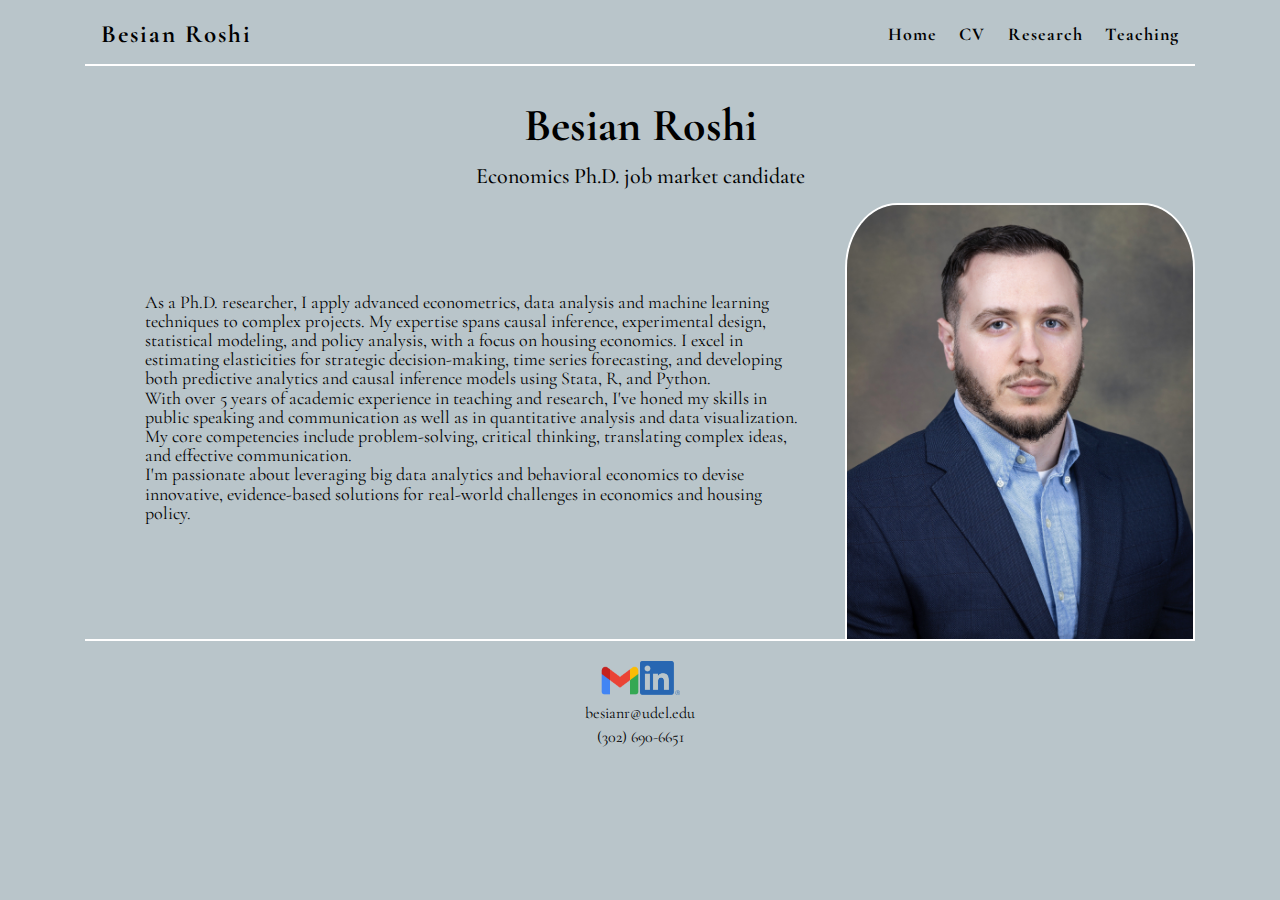
==== index.html @ c5d5d3c5 "Add files via upload" ====
<!DOCTYPE html>
<html lang="en">
	<head>
		<meta charset="utf-8">
        <meta name="viewport" content="width=device-width, initial-scale=1, shrink-to-fit=no">
        <title>Besian Roshi</title>
		<!-- Bootstrap core CSS -->
		<link rel="stylesheet" href="https://cdn.jsdelivr.net/npm/bootstrap@4.3.1/dist/css/bootstrap.min.css" integrity="sha384-ggOyR0iXCbMQv3Xipma34MD+dH/1fQ784/j6cY/iJTQUOhcWr7x9JvoRxT2MZw1T" crossorigin="anonymous">
		<link href="style.css" rel="stylesheet">
		<link rel="preconnect" href="https://fonts.googleapis.com">
		<link rel="preconnect" href="https://fonts.gstatic.com" crossorigin>
		<link href="https://fonts.googleapis.com/css2?family=Cormorant+Garamond:ital,wght@0,300;0,400;0,500;0,600;0,700;1,300;1,400;1,500;1,600;1,700&display=swap" rel="stylesheet">
	</head>

<body id="page-top">
    <div class="container">
        <nav class="navigation-bar">
            <a class="name" href="#page-top">Besian Roshi</a>
            <div class="nav-list">
                <a class="list-element" href="index.html">Home</a>
                <a class="list-element" href="#">CV</a>
                <a class="list-element" href="research.html">Research</a>
                <a class="list-element" href="teaching.html">Teaching</a>
            </div>
        </nav>
        <div class="hrule"></div>
        <div class="body-things">
            <div class="greeting"  id="about">Besian Roshi</div>
            <div class="introduction">Economics Ph.D. job market candidate</div>
            <div class="links">
                
            </div>
            <div class="large">
            <div class="photo order-2"><img src="portrait.JPG" class="portrait"></div>
                
                <div class="quote">
                    <div class="text">As a Ph.D. researcher, I apply advanced econometrics, data analysis and machine learning techniques to complex projects. My expertise spans causal inference, experimental design, statistical modeling, and policy analysis, with a focus on housing economics. I excel in estimating elasticities for strategic decision-making, time series forecasting, and developing both predictive analytics and causal inference models using Stata, R, and Python. 
                    <br>
                    With over 5 years of academic experience in teaching and research, I've honed my skills in public speaking and communication as well as in quantitative analysis and data visualization. My core competencies include problem-solving, critical thinking, translating complex ideas, and effective communication. 
                    <br>
                    I'm passionate about leveraging big data analytics and behavioral economics to devise innovative, evidence-based solutions for real-world challenges in economics and housing policy.
                    </div>
                </div>
            </div>
            <div class="hrule"></div>
            <div class="link-container">
                <a href="mailto:besianr@udel.edu">
                    <img src="gmail.png">
                </a>
                <a href="https://www.linkedin.com/in/besianr/">
                    <img src="LI-In-Bug.png">
                </a>
            </div>
            <div class="cont-text">besianr@udel.edu</div>
            <div class="cont-text">(302) 690-6651</div>

        </div>
    </div>
<script src="https://code.jquery.com/jquery-3.3.1.slim.min.js" integrity="sha384-q8i/X+965DzO0rT7abK41JStQIAqVgRVzpbzo5smXKp4YfRvH+8abtTE1Pi6jizo" crossorigin="anonymous"></script>
<script src="https://cdn.jsdelivr.net/npm/popper.js@1.14.7/dist/umd/popper.min.js" integrity="sha384-UO2eT0CpHqdSJQ6hJty5KVphtPhzWj9WO1clHTMGa3JDZwrnQq4sF86dIHNDz0W1" crossorigin="anonymous"></script>
<script src="https://cdn.jsdelivr.net/npm/bootstrap@4.3.1/dist/js/bootstrap.min.js" integrity="sha384-JjSmVgyd0p3pXB1rRibZUAYoIIy6OrQ6VrjIEaFf/nJGzIxFDsf4x0xIM+B07jRM" crossorigin="anonymous"></script>
</body>
---- style.css ----
* {
    padding: 0px;
    margin: 0px;
    color: #000;
}

body {
    font-family: "Cormorant Garamond", serif;
    font-style: normal;
    color: #000;
    background-color: #b9c5ca;
}

.container {
    margin-top:5px;
    display: block;
    margin-bottom:50px;
}
.hrule{
    height:2px;
    width:100%;
    background-color: #fff;
}
.navigation-bar {
    display: block;
    width: 100%;
    justify-content: space-between; 
    padding: 1rem 1rem;
    text-align: center;
    vertical-align: bottom;
    line-height: 27px;
}
  
.nav-list{
    display: inline-flex;
    list-style: none;
    color: #000;
}
  
.name, .name:hover {
    color: #000;
    text-decoration: none;
    font-weight: 1000;
    font-size: 25px;
    letter-spacing:2px;
}

.list-element, .list-element:hover {
    color: #000;
    text-decoration: none;
    font-weight: 700;
    font-size: 18px;
    letter-spacing:1px;
}

.list-element {
    padding-left: 1.4rem;
    color: #000;
}

.greeting {
    font-size: 46px;
    font-weight: 900;
    text-align: center;
    padding-top: 25px;
}

.introduction{
    font-size: 18px;
    font-weight: 500;
    text-align: center;
}

.photo {
    padding-top: 10px;
    margin: auto;
    max-width: 350px;
}

.portrait{
    vertical-align: middle;
    border: 2px solid;
    border-color: #fff;
    border-radius: 15% 15% 0px 0px;
    width: 100%;
}

.quote {
    display:block;
    text-align: center;
    margin: auto;
    margin: 4%;
    justify-content: center;
    width: 90%;
}

.svgquote{
    width:20%
}
.quote-svg {
    filter: invert(90%) sepia(90%) saturate(0%) hue-rotate(253deg) brightness(106%) contrast(100%);
    height:25px;
}
.text{
    padding-left: 16px;
    line-height: 1.2rem;
    font-size: 14px;
    padding-bottom: 16px;
}

.title-research {
    padding: 5% 0% 0% 0%;
    text-align: center;
    font-size: 32px;
    font-weight: 800;
}

.research li {
    margin: 4%;
    font-weight: 700;
    font-size: 18px;
}

.abstract {
    padding-left:40px;
}

.link-container {
    margin:auto;
    display: flex;
    justify-content: center;
    padding-top: 20px;
}

.link-container img{
    width:40px;
}

.cont-text {
    text-align: center;
}

.research {
    margin:auto;
    width:80%
}




@media (min-width: 768px) {
    .large{
        display:inline-flex;
        align-items: center;
        justify-content: center;
    }
    .research li {
        margin: 2%;
    }
    .quote {
        height: 100%;
        align-items: center;
        text-align: left;
        display: flex;
    }
    .portrait {
        border-bottom: 0px;
    }
    .text {
        font-size: 18px;
    }
    .introduction {
        font-size: 22px;
    }

    .navigation-bar {
        display: flex;
        width: 100%;
        justify-content: space-between; 
        padding: 1rem 1rem;
        text-align: center;
        vertical-align: bottom;
        line-height: 27px;
    }
      
    .nav-list{
        display: inline-flex;
        list-style: none;
        color: #000;
    }
      
    .name, .name:hover {
        color: #000;
        text-decoration: none;
        font-weight: 1000;
        font-size: 25px;
        letter-spacing:2px;
    }
    
    .list-element, .list-element:hover {
        color: #000;
        text-decoration: none;
        font-weight: 700;
        font-size: 18px;
        letter-spacing:1px;
    }
    
    .list-element {
        padding-left: 1.4rem;
        color: #000;
    }
    
    
    
}
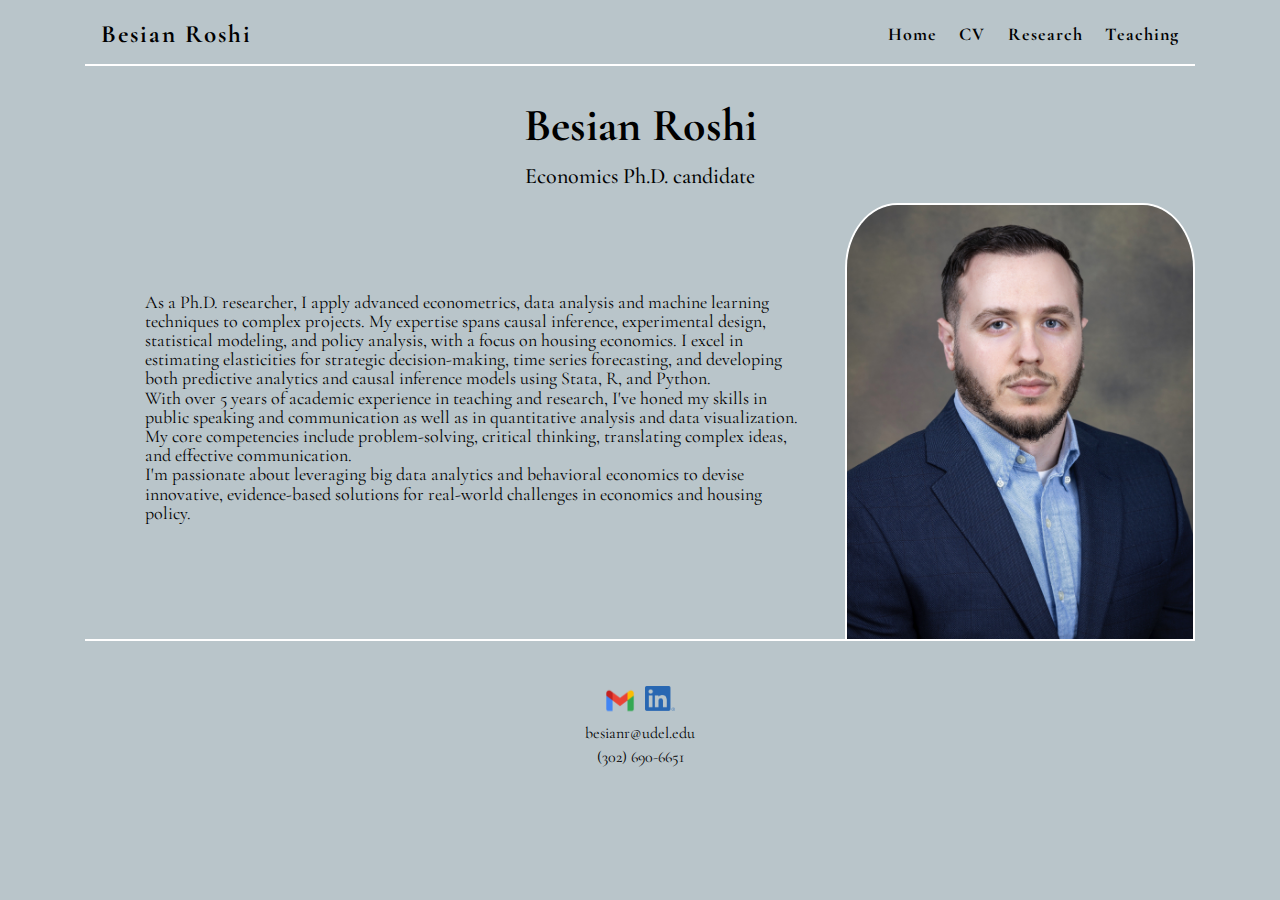
==== commit dc91ba35: "Update index.html" ====
--- a/index.html
+++ b/index.html
@@ -18,7 +18,7 @@
             <a class="name" href="#page-top">Besian Roshi</a>
             <div class="nav-list">
                 <a class="list-element" href="index.html">Home</a>
-                <a class="list-element" href="#">CV</a>
+                <a class="list-element" href="cv.html">CV</a>
                 <a class="list-element" href="research.html">Research</a>
                 <a class="list-element" href="teaching.html">Teaching</a>
             </div>
@@ -26,7 +26,7 @@
         <div class="hrule"></div>
         <div class="body-things">
             <div class="greeting"  id="about">Besian Roshi</div>
-            <div class="introduction">Economics Ph.D. job market candidate</div>
+            <div class="introduction">Economics Ph.D. candidate</div>
             <div class="links">
                 
             </div>
@@ -59,4 +59,4 @@
 <script src="https://code.jquery.com/jquery-3.3.1.slim.min.js" integrity="sha384-q8i/X+965DzO0rT7abK41JStQIAqVgRVzpbzo5smXKp4YfRvH+8abtTE1Pi6jizo" crossorigin="anonymous"></script>
 <script src="https://cdn.jsdelivr.net/npm/popper.js@1.14.7/dist/umd/popper.min.js" integrity="sha384-UO2eT0CpHqdSJQ6hJty5KVphtPhzWj9WO1clHTMGa3JDZwrnQq4sF86dIHNDz0W1" crossorigin="anonymous"></script>
 <script src="https://cdn.jsdelivr.net/npm/bootstrap@4.3.1/dist/js/bootstrap.min.js" integrity="sha384-JjSmVgyd0p3pXB1rRibZUAYoIIy6OrQ6VrjIEaFf/nJGzIxFDsf4x0xIM+B07jRM" crossorigin="anonymous"></script>
-</body>+</body>
--- a/style.css
+++ b/style.css
@@ -126,23 +126,42 @@
 }
 
 .link-container {
+    margin: auto;
+    display: flex;
+    justify-content: center;
+    padding-top: 40px;
+}
+
+.link-container img{
+    width:40px;
+    padding:5px;
+}
+
+.cont-text {
+    text-align: center;
+}
+
+.research {
+    margin:auto;
+    width:80%
+}
+
+.cv-container{
+    
     margin:auto;
     display: flex;
     justify-content: center;
-    padding-top: 20px;
-}
-
-.link-container img{
-    width:40px;
-}
-
-.cont-text {
-    text-align: center;
-}
-
-.research {
-    margin:auto;
-    width:80%
+    width: 80%;
+    
+}
+
+.cv-container a {
+    padding: 20px;
+    color: #000;
+    text-decoration: underline;
+    text-underline-offset: 5px;
+    font-size: 28px;
+    margin-top:80px;
 }
 
 
@@ -211,5 +230,7 @@
     }
     
     
-    
-}+    .cv-container a {
+        padding: 80px 100px 80px 100px;
+    }
+}
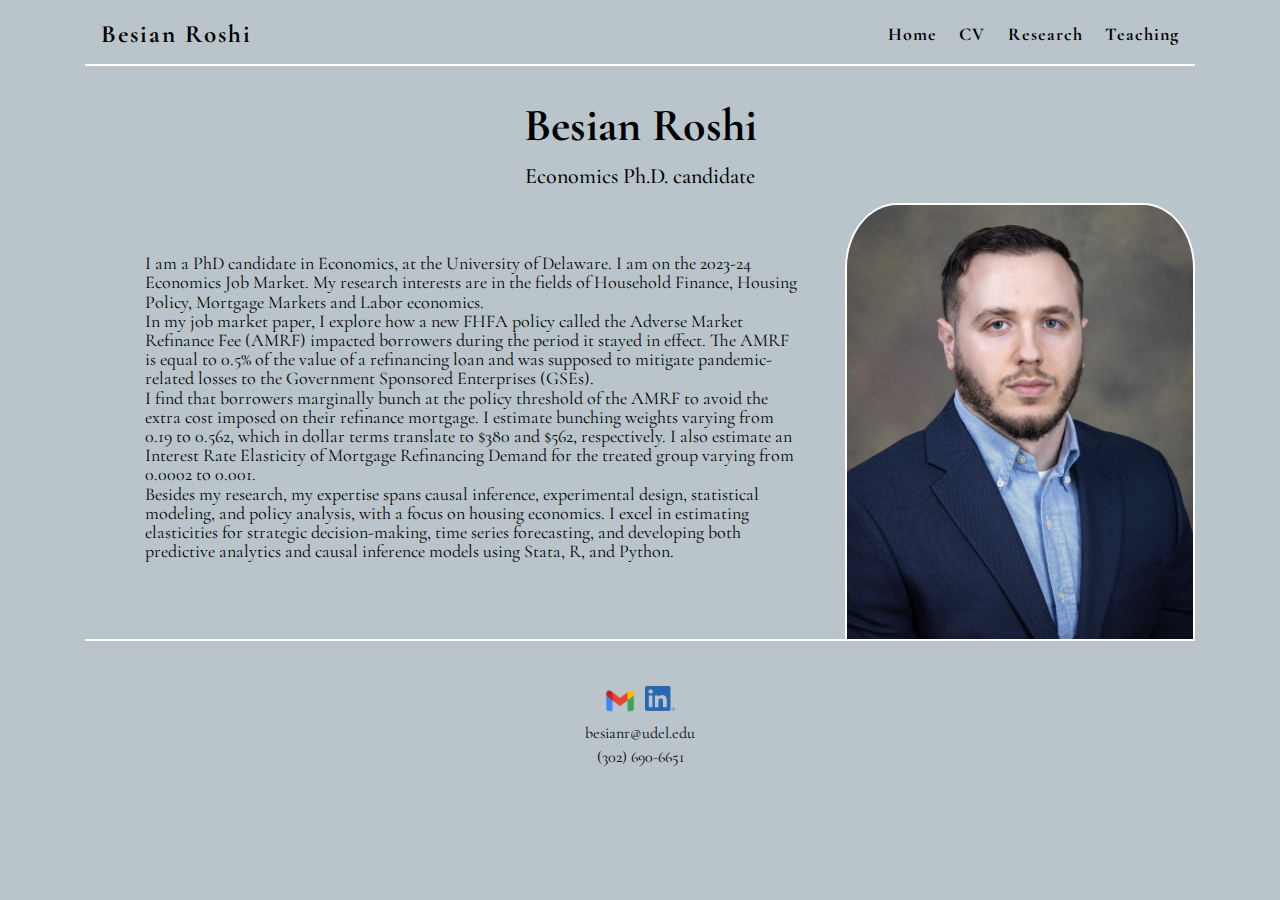
==== commit 056b824d: "Update index.html" ====
--- a/index.html
+++ b/index.html
@@ -34,12 +34,14 @@
             <div class="photo order-2"><img src="portrait.JPG" class="portrait"></div>
                 
                 <div class="quote">
-                    <div class="text">As a Ph.D. researcher, I apply advanced econometrics, data analysis and machine learning techniques to complex projects. My expertise spans causal inference, experimental design, statistical modeling, and policy analysis, with a focus on housing economics. I excel in estimating elasticities for strategic decision-making, time series forecasting, and developing both predictive analytics and causal inference models using Stata, R, and Python. 
+                    <div class="text">I am a PhD candidate in Economics, at the University of Delaware. I am on the 2023-24 Economics Job Market. My research interests are in the fields of Household Finance, Housing Policy, Mortgage Markets and Labor economics. 
                     <br>
-                    With over 5 years of academic experience in teaching and research, I've honed my skills in public speaking and communication as well as in quantitative analysis and data visualization. My core competencies include problem-solving, critical thinking, translating complex ideas, and effective communication. 
+                    In my job market paper, I explore how a new FHFA policy called the Adverse Market Refinance Fee (AMRF) impacted borrowers during the period it stayed in effect. The AMRF is equal to 0.5% of the value of a refinancing loan and was supposed to mitigate pandemic-related losses to the Government Sponsored Enterprises (GSEs). 
                     <br>
-                    I'm passionate about leveraging big data analytics and behavioral economics to devise innovative, evidence-based solutions for real-world challenges in economics and housing policy.
-                    </div>
+                    I find that borrowers marginally bunch at the policy threshold of the AMRF to avoid the extra cost imposed on their refinance mortgage. I estimate bunching weights varying from 0.19 to 0.562, which in dollar terms translate to $380 and $562, respectively. I also estimate an Interest Rate Elasticity of Mortgage Refinancing Demand for the treated group varying from 0.0002 to 0.001.
+                    <br>
+		    Besides my research, my expertise spans causal inference, experimental design, statistical modeling, and policy analysis, with a focus on housing economics. I excel in estimating elasticities for strategic decision-making, time series forecasting, and developing both predictive analytics and causal inference models using Stata, R, and Python.    
+		    </div>
                 </div>
             </div>
             <div class="hrule"></div>
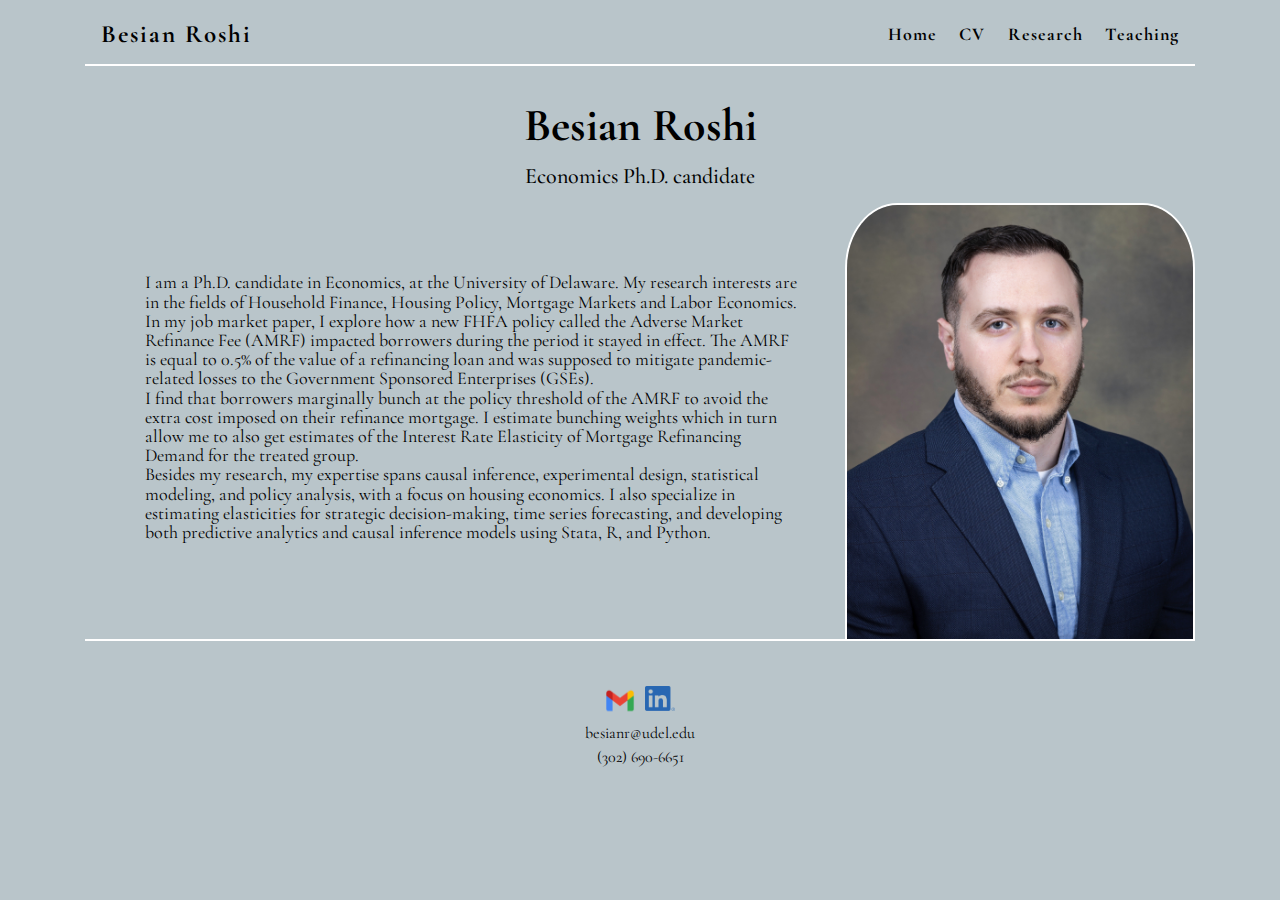
==== commit a869457f: "Update index.html" ====
--- a/index.html
+++ b/index.html
@@ -34,13 +34,13 @@
             <div class="photo order-2"><img src="portrait.JPG" class="portrait"></div>
                 
                 <div class="quote">
-                    <div class="text">I am a PhD candidate in Economics, at the University of Delaware. I am on the 2023-24 Economics Job Market. My research interests are in the fields of Household Finance, Housing Policy, Mortgage Markets and Labor economics. 
+                    <div class="text">I am a Ph.D. candidate in Economics, at the University of Delaware. My research interests are in the fields of Household Finance, Housing Policy, Mortgage Markets and Labor Economics. 
                     <br>
                     In my job market paper, I explore how a new FHFA policy called the Adverse Market Refinance Fee (AMRF) impacted borrowers during the period it stayed in effect. The AMRF is equal to 0.5% of the value of a refinancing loan and was supposed to mitigate pandemic-related losses to the Government Sponsored Enterprises (GSEs). 
                     <br>
-                    I find that borrowers marginally bunch at the policy threshold of the AMRF to avoid the extra cost imposed on their refinance mortgage. I estimate bunching weights varying from 0.19 to 0.562, which in dollar terms translate to $380 and $562, respectively. I also estimate an Interest Rate Elasticity of Mortgage Refinancing Demand for the treated group varying from 0.0002 to 0.001.
+                    I find that borrowers marginally bunch at the policy threshold of the AMRF to avoid the extra cost imposed on their refinance mortgage. I estimate bunching weights which in turn allow me to also get estimates of the Interest Rate Elasticity of Mortgage Refinancing Demand for the treated group.
                     <br>
-		    Besides my research, my expertise spans causal inference, experimental design, statistical modeling, and policy analysis, with a focus on housing economics. I excel in estimating elasticities for strategic decision-making, time series forecasting, and developing both predictive analytics and causal inference models using Stata, R, and Python.    
+		    Besides my research, my expertise spans causal inference, experimental design, statistical modeling, and policy analysis, with a focus on housing economics. I also specialize in estimating elasticities for strategic decision-making, time series forecasting, and developing both predictive analytics and causal inference models using Stata, R, and Python.    
 		    </div>
                 </div>
             </div>
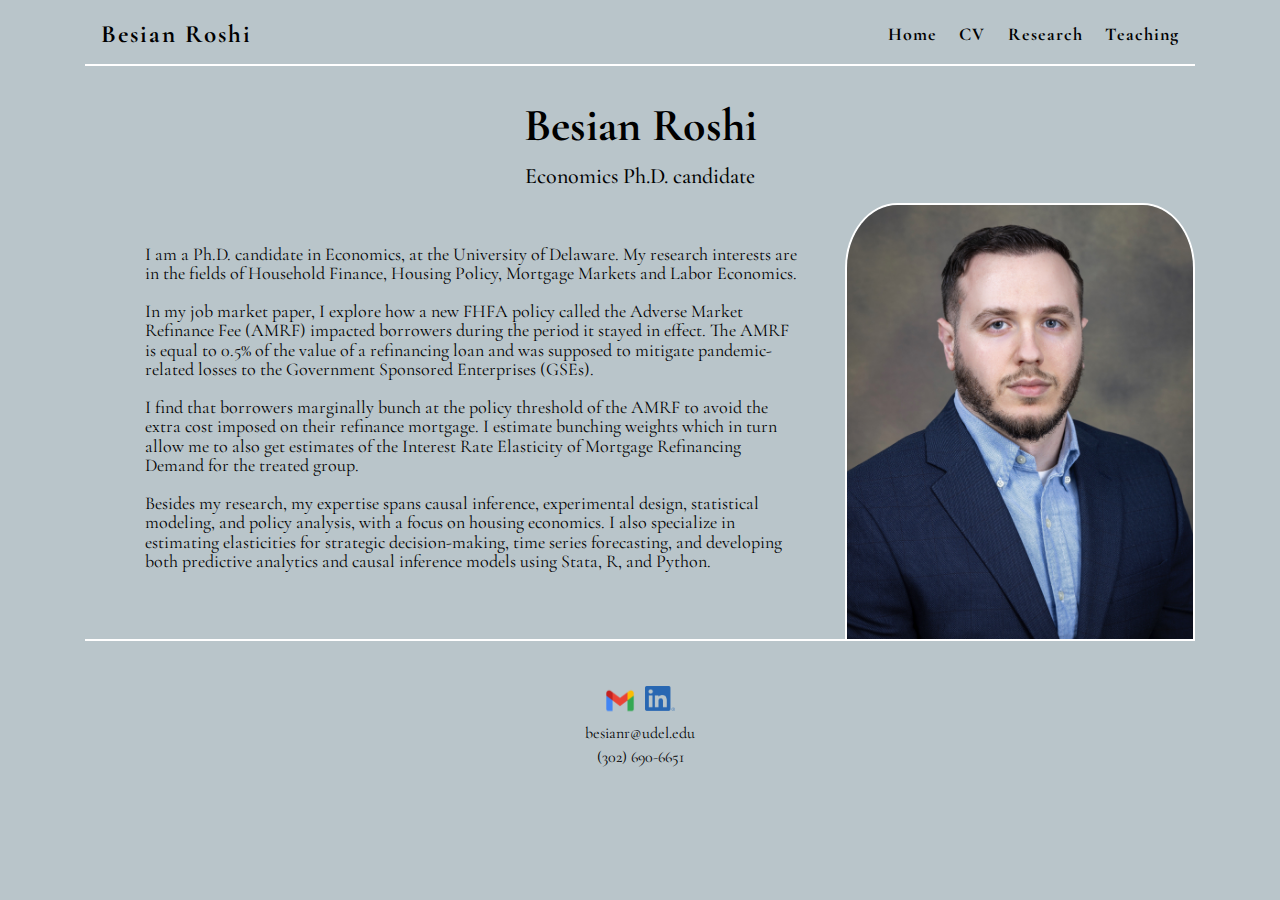
==== commit fe3a33b1: "Update index.html" ====
--- a/index.html
+++ b/index.html
@@ -35,11 +35,11 @@
                 
                 <div class="quote">
                     <div class="text">I am a Ph.D. candidate in Economics, at the University of Delaware. My research interests are in the fields of Household Finance, Housing Policy, Mortgage Markets and Labor Economics. 
-                    <br>
+                    <br><br>
                     In my job market paper, I explore how a new FHFA policy called the Adverse Market Refinance Fee (AMRF) impacted borrowers during the period it stayed in effect. The AMRF is equal to 0.5% of the value of a refinancing loan and was supposed to mitigate pandemic-related losses to the Government Sponsored Enterprises (GSEs). 
-                    <br>
+                    <br><br>
                     I find that borrowers marginally bunch at the policy threshold of the AMRF to avoid the extra cost imposed on their refinance mortgage. I estimate bunching weights which in turn allow me to also get estimates of the Interest Rate Elasticity of Mortgage Refinancing Demand for the treated group.
-                    <br>
+                    <br><br>
 		    Besides my research, my expertise spans causal inference, experimental design, statistical modeling, and policy analysis, with a focus on housing economics. I also specialize in estimating elasticities for strategic decision-making, time series forecasting, and developing both predictive analytics and causal inference models using Stata, R, and Python.    
 		    </div>
                 </div>
